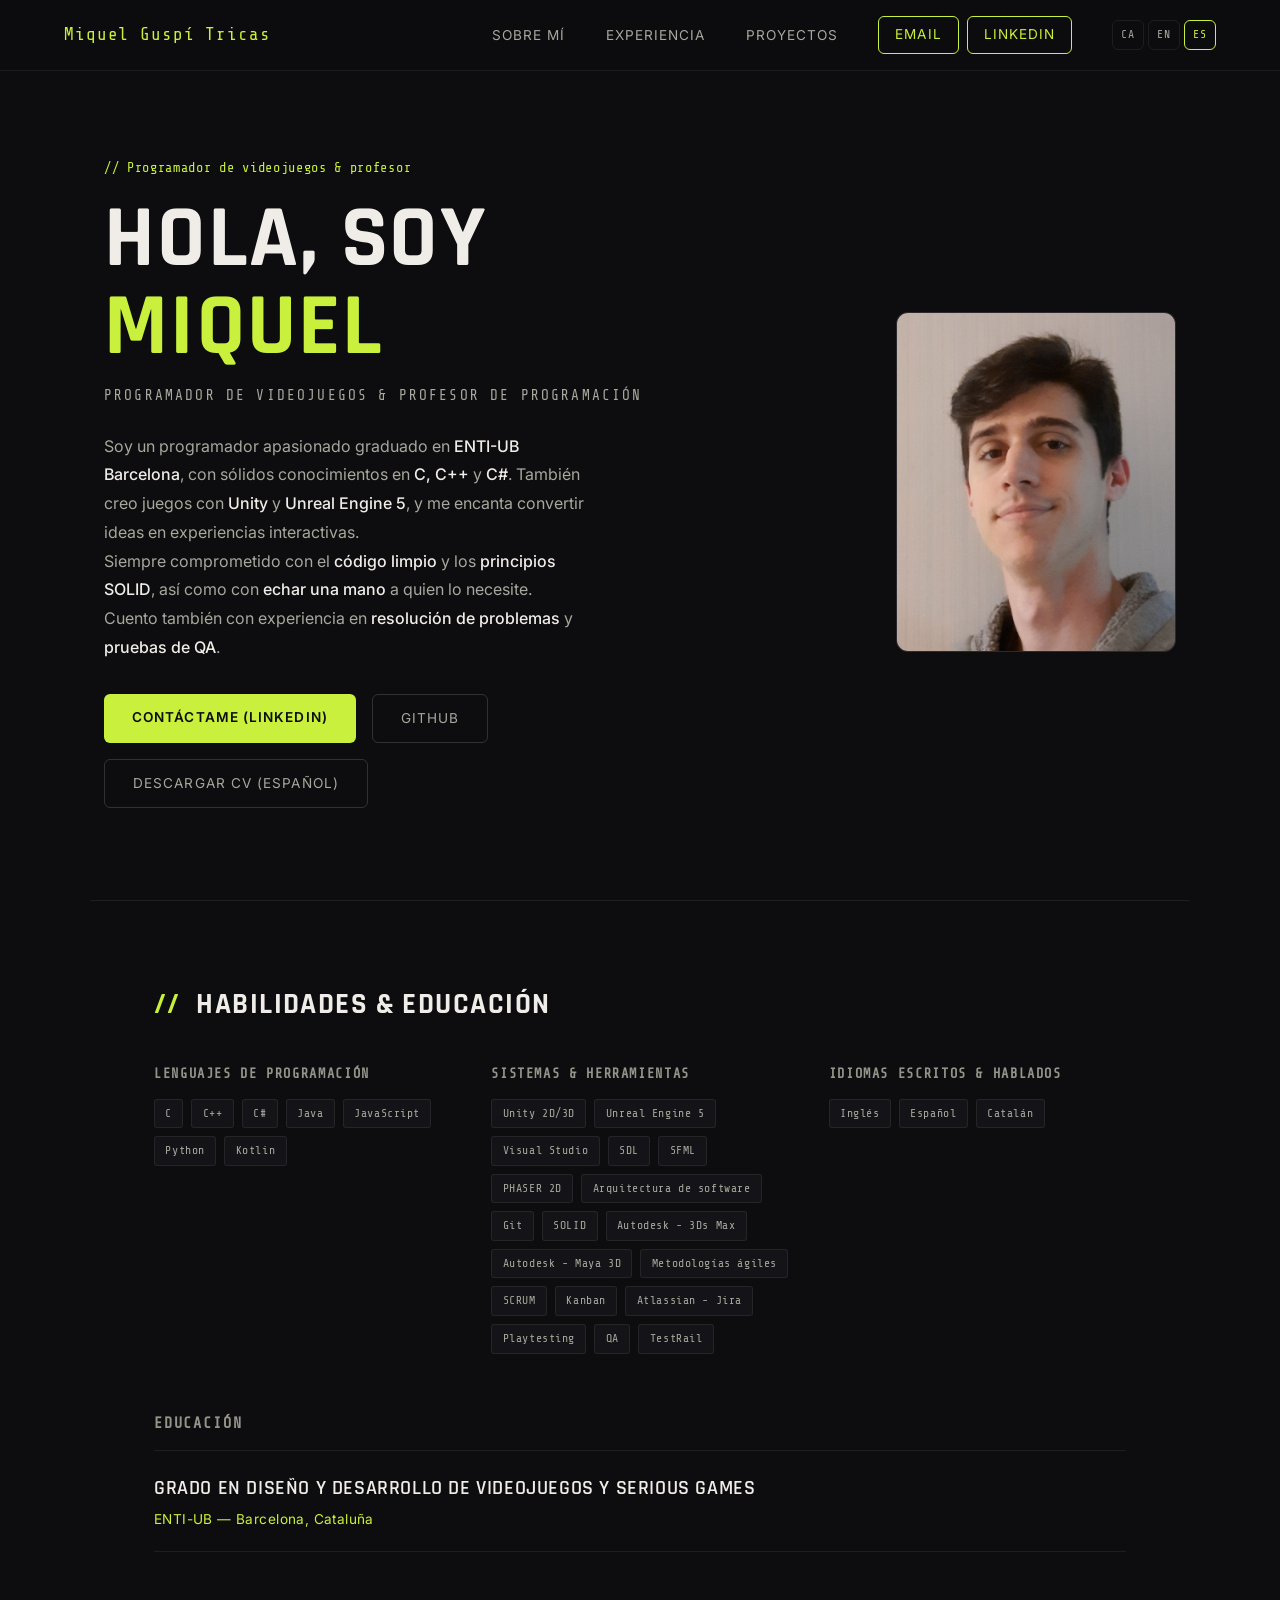
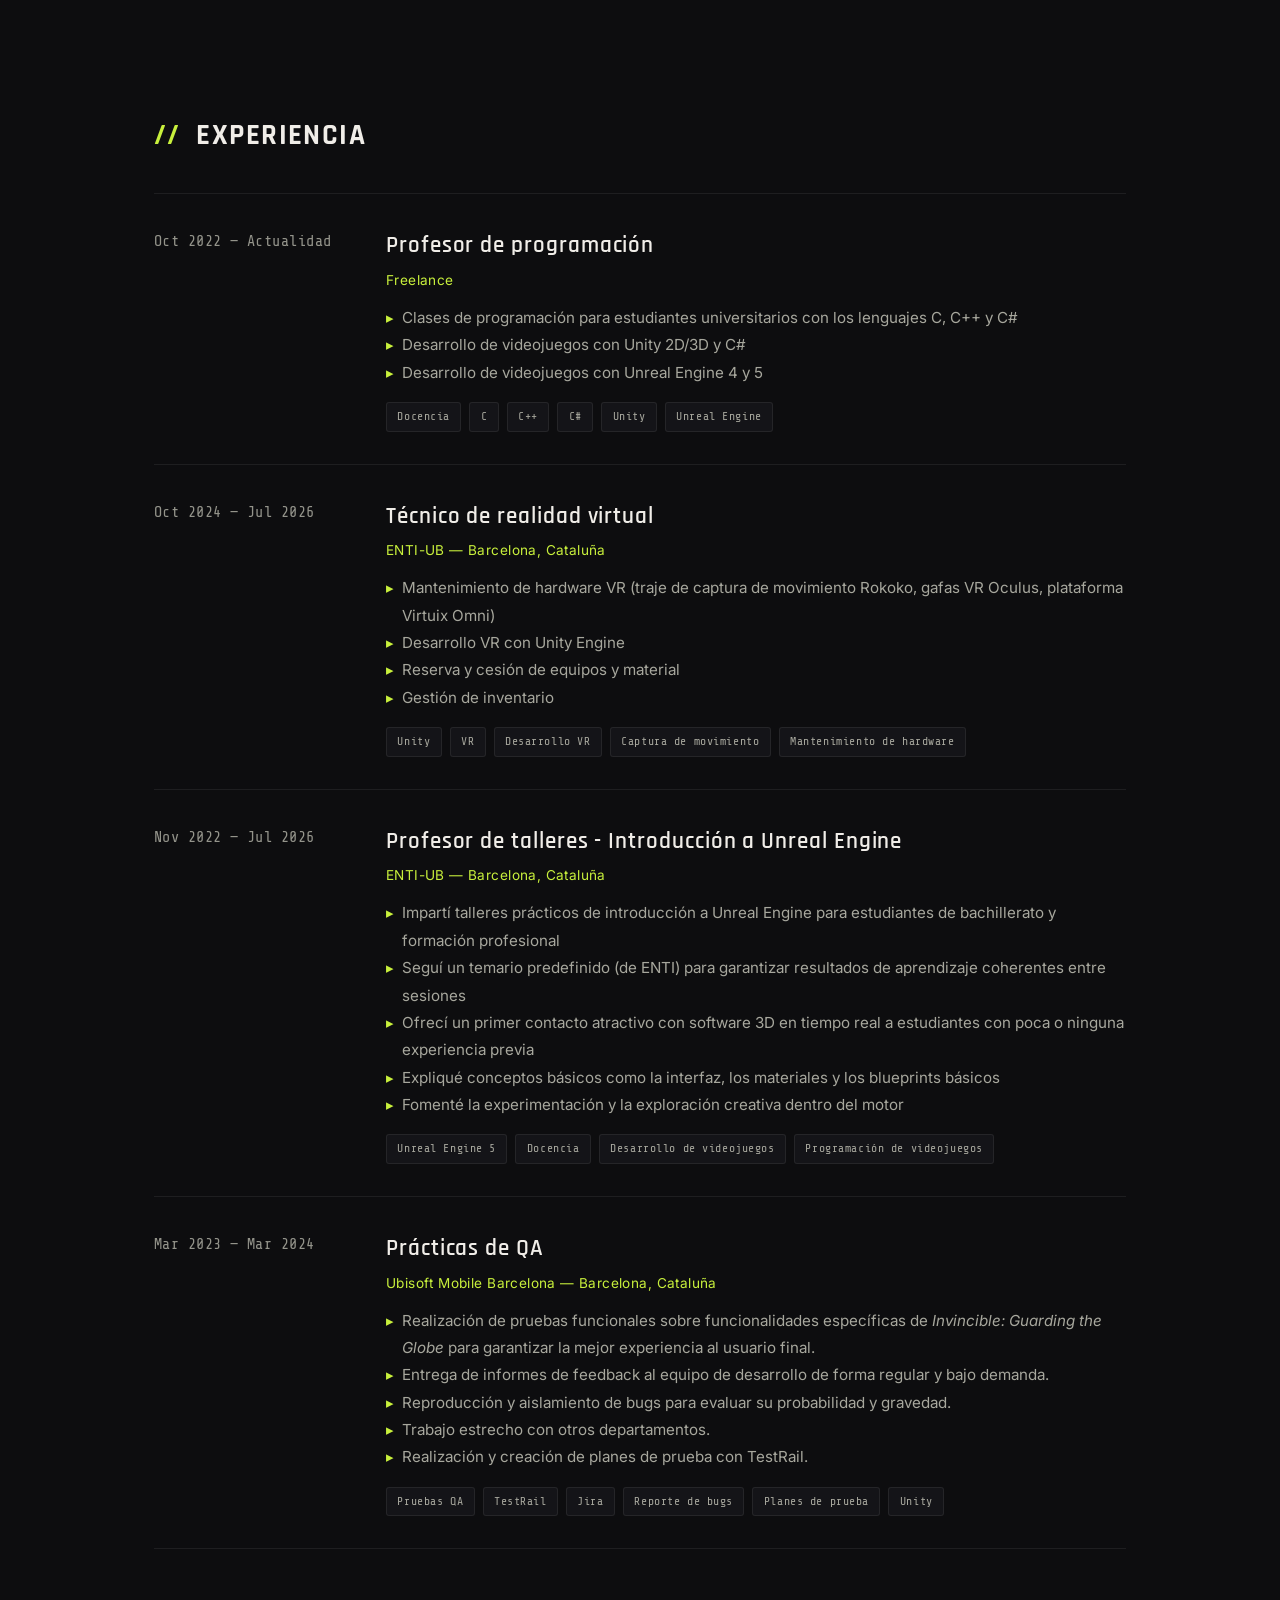
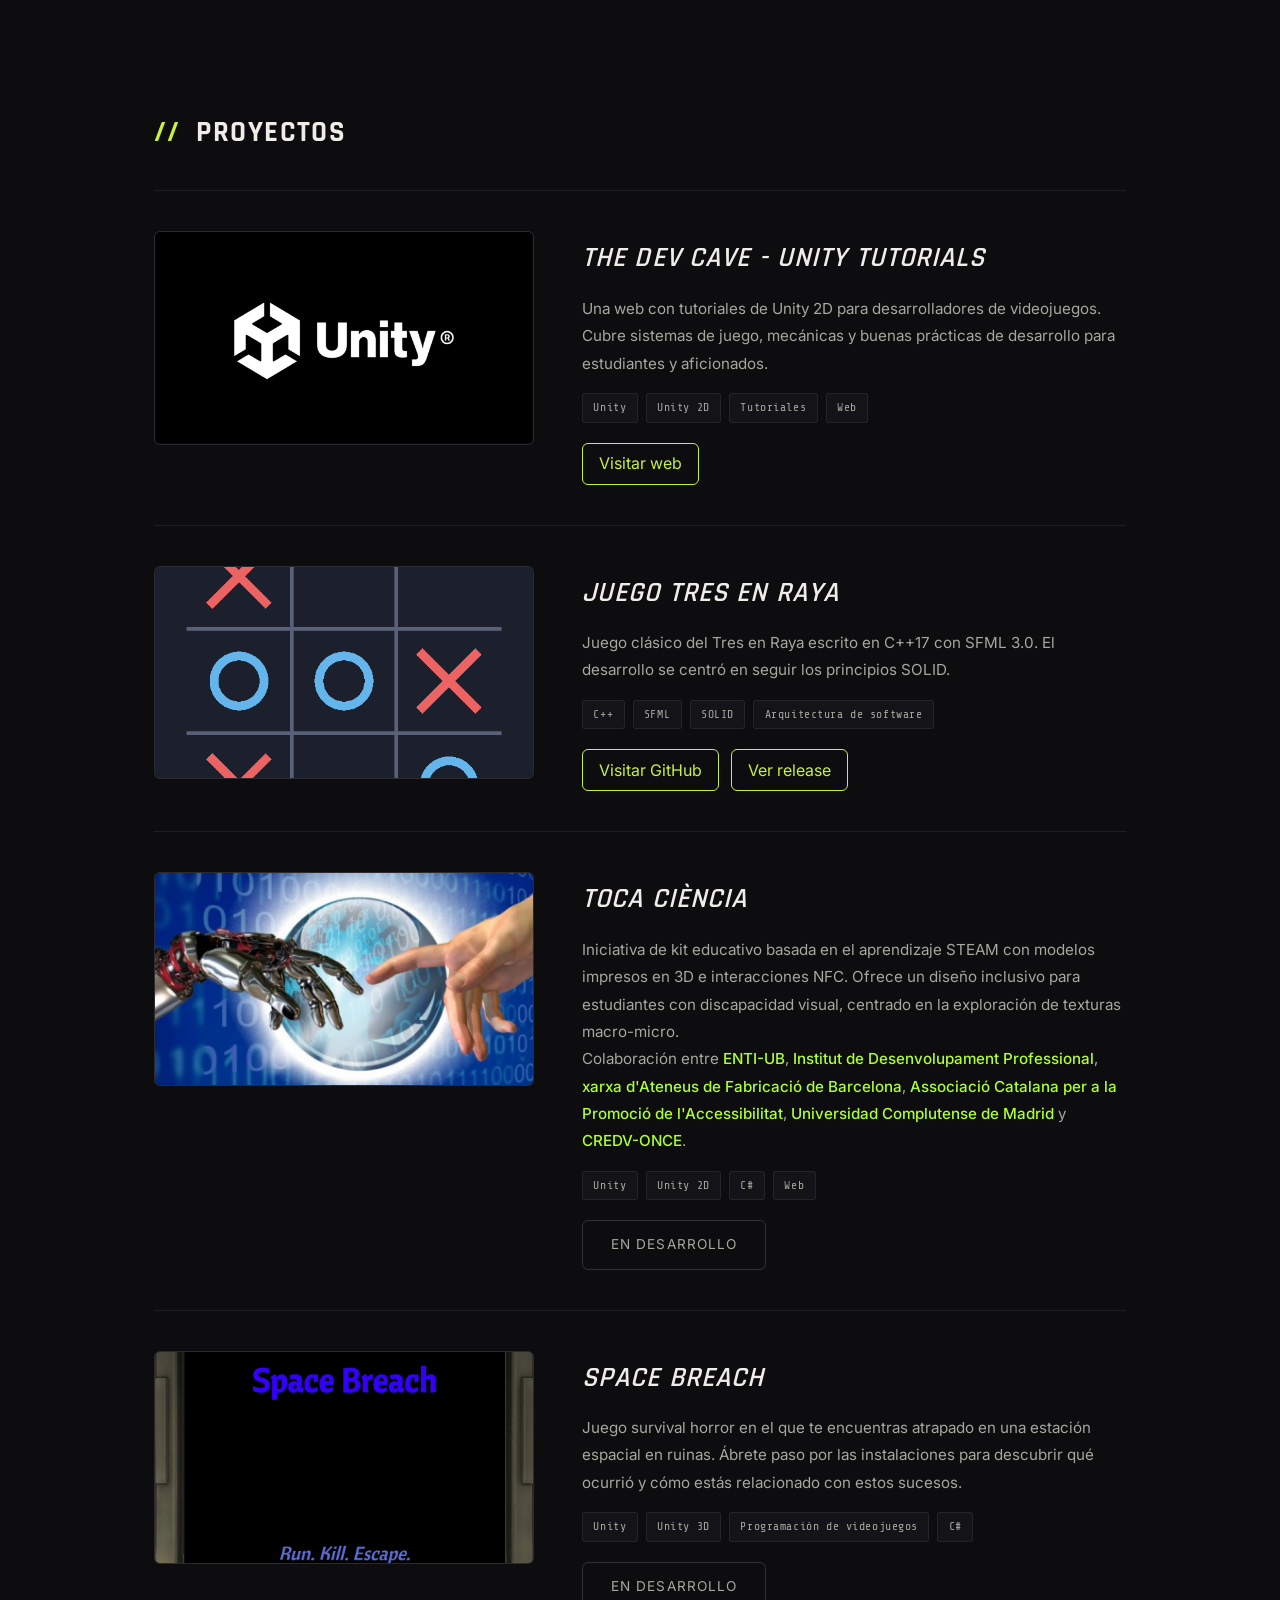
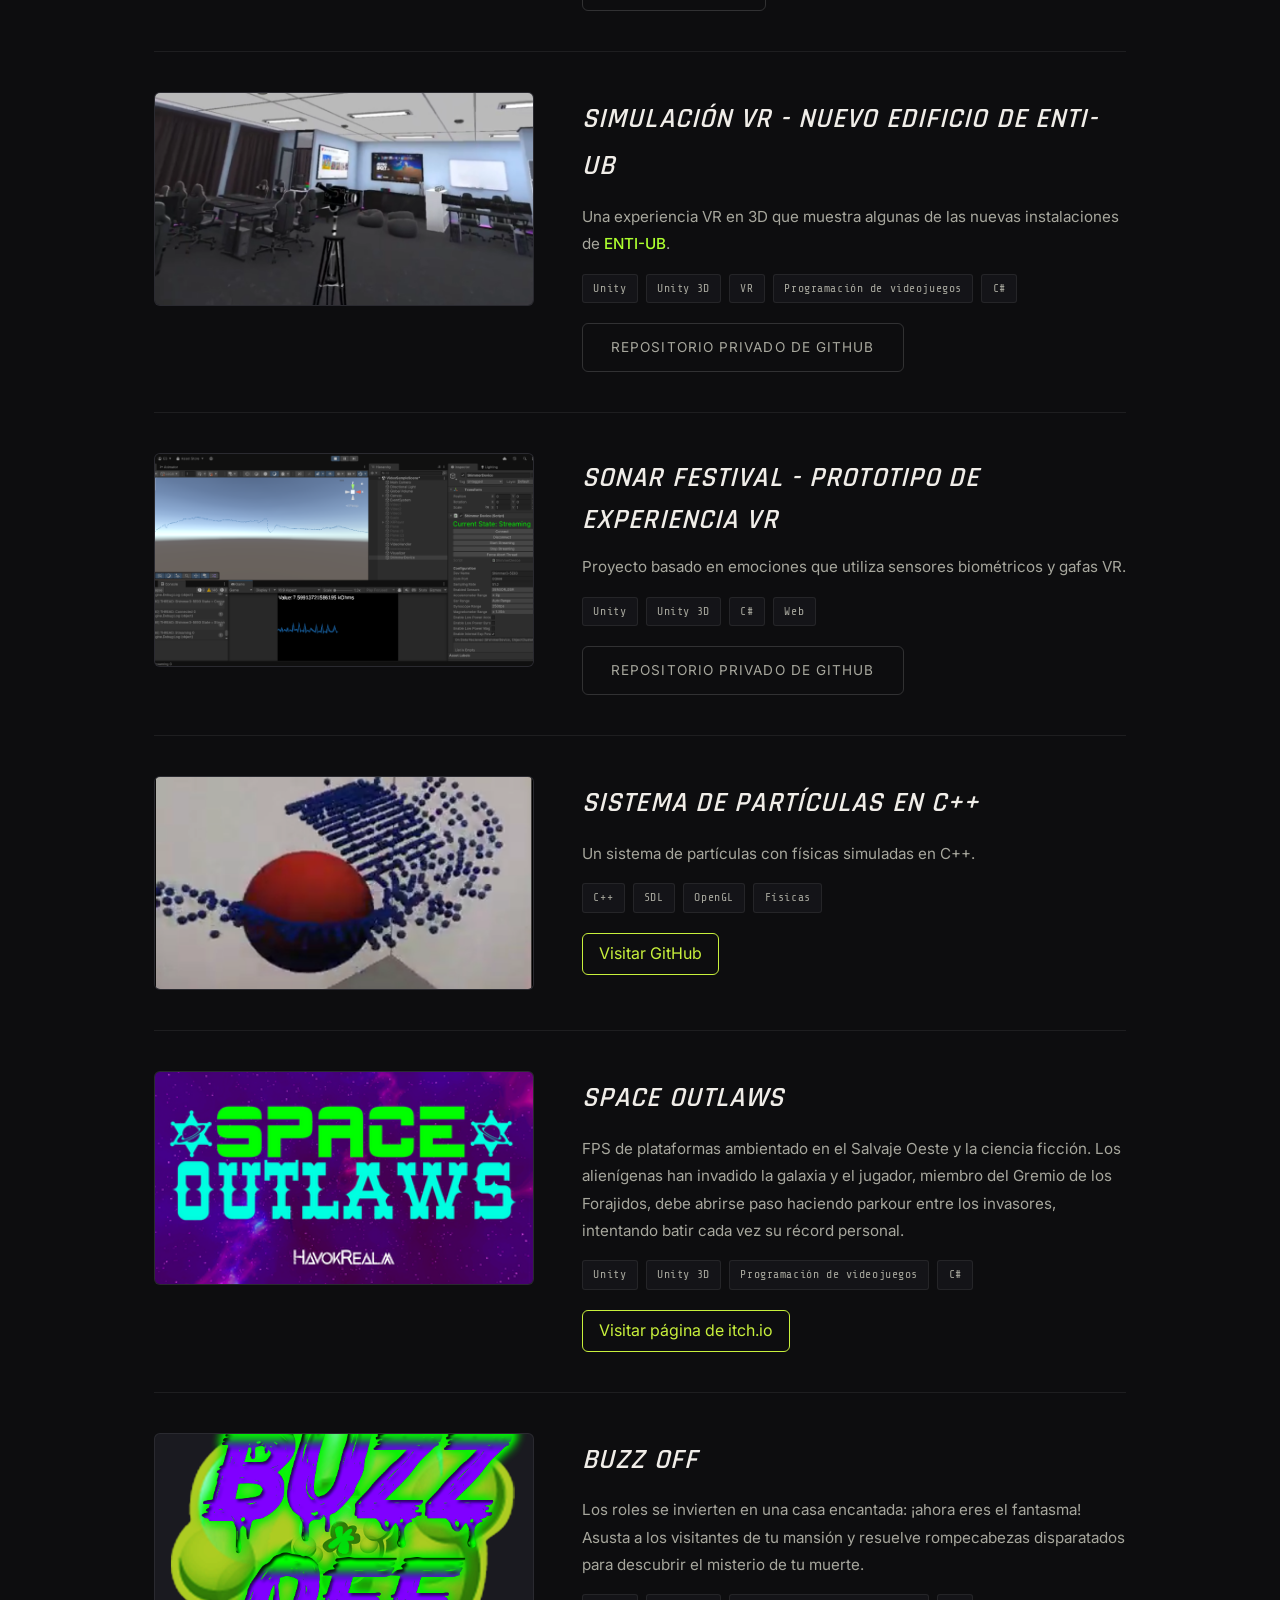
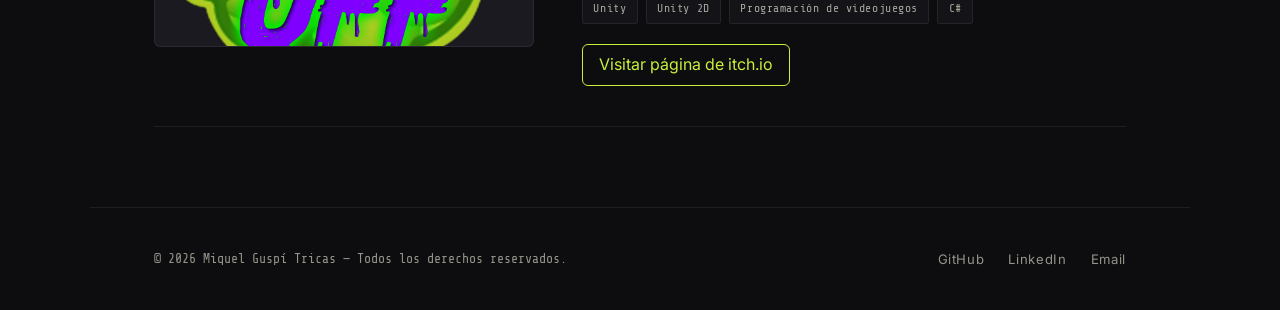
==== es/index.html @ c446b27c "directory fix" ====
<!DOCTYPE html>
<html lang="es">
<head>
  <meta charset="UTF-8" />
  <meta name="viewport" content="width=device-width, initial-scale=1.0"/>
  <title>Miquel Guspí - Programador de videojuegos y profesor</title>
  <link rel="stylesheet" href="../style.css" />
  <link rel="alternate" hreflang="en" href="../" />
  <link rel="alternate" hreflang="es" href="./" />
  <link rel="alternate" hreflang="ca" href="../ca/" />
  <link href="https://fonts.googleapis.com/css2?family=Share+Tech+Mono&family=Rajdhani:wght@400;600;700&family=Inter:wght@300;400;500&display=swap" rel="stylesheet"/>
</head>
<body>

  <!-- NAV -->
  <nav class="navbar">
    <span class="nav-logo">Miquel Guspí Tricas</span>
    <ul class="nav-links">
      <li><a href="#about">Sobre mí</a></li>
      <li><a href="#work">Experiencia</a></li>
      <li><a href="#projects">Proyectos</a></li>
      <li class="nav-cta-container">
        <a href="mailto:miquelgt55@gmail.com" target="_blank" class="nav-cta">Email</a>
        <a href="https://www.linkedin.com/in/miquel-guspi-tricas" target="_blank" class="nav-cta">LinkedIn</a>
      </li>
      <li class="lang-switch">
        <a href="../ca/">CA</a>
        <a href="../">EN</a>
        <a href="./" class="active">ES</a>
      </li>
    </ul>
  </nav>

  <!-- HERO -->
  <section id="about" class="hero">
    <div class="hero-text">
      <p class="hero-tag">// Programador de videojuegos &amp; profesor</p>
      <h1 class="hero-name">HOLA, SOY<br/><span class="highlight">MIQUEL</span></h1>
      <p class="hero-sub">PROGRAMADOR DE VIDEOJUEGOS &amp; PROFESOR DE PROGRAMACIÓN</p>
      <p class="hero-desc">
        Soy un programador apasionado graduado en <strong>ENTI-UB Barcelona</strong>,
        con sólidos conocimientos en <strong>C, C++</strong> y <strong>C#</strong>. También creo juegos con <strong>Unity</strong>
        y <strong>Unreal Engine 5</strong>, y me encanta convertir ideas en experiencias interactivas.<br/>
        Siempre comprometido con el <strong>código limpio</strong> y los <strong>principios SOLID</strong>, así como con <strong>echar una mano</strong> a quien lo necesite.<br/>
        Cuento también con experiencia en <strong>resolución de problemas</strong> y <strong>pruebas de QA</strong>.
      </p>
      <div class="hero-actions">
        <a href="https://www.linkedin.com/in/miquel-guspi-tricas" target="_blank" class="btn-primary">Contáctame (LinkedIn)</a>
        <a href="https://github.com/mikygt21" target="_blank" class="btn-ghost">GitHub</a>
        <a href="CV_MiquelGuspi_esp.pdf" download="CV_MiquelGuspi_es.pdf" class="btn-ghost">Descargar CV (español)</a>
      </div>
    </div>
    <div class="hero-image">
      <div class="image-frame">
        <img src="../Assets/profile_image.jpg" alt="Miquel Guspí" onerror="this.parentElement.classList.add('no-img')"/>
      </div>
    </div>
  </section>

  <!-- SKILLS & EDUCATION-->
  <section id="skills" class="section skills-section">
    <h2 class="section-title"><span class="accent">//</span> Habilidades &amp; Educación</h2>

    <div class="skills-grid">
      <div class="skill-group">
        <h3 class="skill-group-title">Lenguajes de programación</h3>
        <div class="tags">
          <span class="tag">C</span>
          <span class="tag">C++</span>
          <span class="tag">C#</span>
          <span class="tag">Java</span>
          <span class="tag">JavaScript</span>
          <span class="tag">Python</span>
          <span class="tag">Kotlin</span>
        </div>
      </div>
      <div class="skill-group">
        <h3 class="skill-group-title">Sistemas &amp; Herramientas</h3>
        <div class="tags">
          <span class="tag">Unity 2D/3D</span>
          <span class="tag">Unreal Engine 5</span>
          <span class="tag">Visual Studio</span>
          <span class="tag">SDL</span>
          <span class="tag">SFML</span>
          <span class="tag">PHASER 2D</span>
          <span class="tag">Arquitectura de software</span>
          <span class="tag">Git</span>
          <span class="tag">SOLID</span>
          <span class="tag">Autodesk - 3Ds Max</span>
          <span class="tag">Autodesk - Maya 3D</span>
          <span class="tag">Metodologías ágiles</span>
          <span class="tag">SCRUM</span>
          <span class="tag">Kanban</span>
          <span class="tag">Atlassian - Jira</span>
          <span class="tag">Playtesting</span>
          <span class="tag">QA</span>
          <span class="tag">TestRail</span>
        </div>
      </div>
      <div class="skill-group">
        <h3 class="skill-group-title">Idiomas escritos &amp; hablados</h3>
        <div class="tags">
          <span class="tag">Inglés</span>
          <span class="tag">Español</span>
          <span class="tag">Catalán</span>
        </div>
      </div>
    </div>

    <h3 class="education-group-title">Educación</h3>
    <div class="timeline">
      <div class="education-item">
        <h3>Grado en Diseño y Desarrollo de Videojuegos y Serious Games</h3>
        <h4>ENTI-UB — Barcelona, Cataluña</h4>
      </div>
    </div>
  </section>

  <!-- EXPERIENCE -->
  <section id="work" class="section">
    <h2 class="section-title"><span class="accent">//</span> Experiencia</h2>

    <div class="timeline">

      <div class="timeline-item">
        <div class="timeline-date">Oct 2022 — Actualidad</div>
        <div class="timeline-content">
          <h3>Profesor de programación</h3>
          <h4>Freelance</h4>
          <ul class="timeline-list">
            <li>Clases de programación para estudiantes universitarios con los lenguajes C, C++ y C#</li>
            <li>Desarrollo de videojuegos con Unity 2D/3D y C#</li>
            <li>Desarrollo de videojuegos con Unreal Engine 4 y 5</li>
          </ul>
          <div class="tags">
            <span class="tag">Docencia</span>
            <span class="tag">C</span>
            <span class="tag">C++</span>
            <span class="tag">C#</span>
            <span class="tag">Unity</span>
            <span class="tag">Unreal Engine</span>
          </div>
        </div>
      </div>

      <div class="timeline-item">
        <div class="timeline-date">Oct 2024 — Jul 2026</div>
        <div class="timeline-content">
          <h3>Técnico de realidad virtual</h3>
          <h4>ENTI-UB — Barcelona, Cataluña</h4>
          <ul class="timeline-list">
            <li>Mantenimiento de hardware VR (traje de captura de movimiento Rokoko, gafas VR Oculus, plataforma Virtuix Omni)</li>
            <li>Desarrollo VR con Unity Engine</li>
            <li>Reserva y cesión de equipos y material</li>
            <li>Gestión de inventario</li>
          </ul>
          <div class="tags">
            <span class="tag">Unity</span>
            <span class="tag">VR</span>
            <span class="tag">Desarrollo VR</span>
            <span class="tag">Captura de movimiento</span>
            <span class="tag">Mantenimiento de hardware</span>
          </div>
        </div>
      </div>

      <div class="timeline-item">
        <div class="timeline-date">Nov 2022 — Jul 2026</div>
        <div class="timeline-content">
          <h3>Profesor de talleres - Introducción a Unreal Engine</h3>
          <h4>ENTI-UB — Barcelona, Cataluña</h4>
          <ul class="timeline-list">
            <li>Impartí talleres prácticos de introducción a Unreal Engine para estudiantes de bachillerato y formación profesional</li>
            <li>Seguí un temario predefinido (de ENTI) para garantizar resultados de aprendizaje coherentes entre sesiones</li>
            <li>Ofrecí un primer contacto atractivo con software 3D en tiempo real a estudiantes con poca o ninguna experiencia previa</li>
            <li>Expliqué conceptos básicos como la interfaz, los materiales y los blueprints básicos</li>
            <li>Fomenté la experimentación y la exploración creativa dentro del motor</li>
          </ul>
          <div class="tags">
            <span class="tag">Unreal Engine 5</span>
            <span class="tag">Docencia</span>
            <span class="tag">Desarrollo de videojuegos</span>
            <span class="tag">Programación de videojuegos</span>
          </div>
        </div>
      </div>

      <div class="timeline-item">
        <div class="timeline-date">Mar 2023 — Mar 2024</div>
        <div class="timeline-content">
          <h3>Prácticas de QA</h3>
          <h4>Ubisoft Mobile Barcelona — Barcelona, Cataluña</h4>
          <ul class="timeline-list">
            <li>Realización de pruebas funcionales sobre funcionalidades específicas de <em>Invincible: Guarding the Globe</em> para garantizar la mejor experiencia al usuario final.</li>
            <li>Entrega de informes de feedback al equipo de desarrollo de forma regular y bajo demanda.</li>
            <li>Reproducción y aislamiento de bugs para evaluar su probabilidad y gravedad.</li>
            <li>Trabajo estrecho con otros departamentos.</li>
            <li>Realización y creación de planes de prueba con TestRail.</li>
          </ul>
          <div class="tags">
            <span class="tag">Pruebas QA</span>
            <span class="tag">TestRail</span>
            <span class="tag">Jira</span>
            <span class="tag">Reporte de bugs</span>
            <span class="tag">Planes de prueba</span>
            <span class="tag">Unity</span>
          </div>
        </div>
      </div>

    </div>
  </section>

  <!-- PROJECTS -->
  <section id="projects" class="section">
    <h2 class="section-title"><span class="accent">//</span> Proyectos</h2>

    <div class="projects-grid">

      <article class="project-card no-gif">
        <div class="project-media">
          <a href="https://bush-mousepad-394.notion.site/Unity-Tutorials-16b82efbc2ea80258339c566d004da88?pvs=74" target="_blank">
            <img class="project-preview" src="../Assets/devcave_prev.png" alt="Vista previa de The Dev Cave" onerror="this.style.display='none'"/>
          </a>
        </div>
        <div class="project-info">
          <h3 class="project-title">The Dev Cave - Unity Tutorials</h3>
          <p class="project-desc">
            Una web con tutoriales de Unity 2D para desarrolladores de videojuegos. Cubre sistemas de juego,
            mecánicas y buenas prácticas de desarrollo para estudiantes y aficionados.
          </p>
          <div class="tags">
            <span class="tag">Unity</span>
            <span class="tag">Unity 2D</span>
            <span class="tag">Tutoriales</span>
            <span class="tag">Web</span>
          </div>
          <div class="project-links">
            <a href="https://bush-mousepad-394.notion.site/Unity-Tutorials-16b82efbc2ea80258339c566d004da88?pvs=74" class="nav-cta" target="_blank">Visitar web</a>
          </div>
        </div>
      </article>

      <article class="project-card">
        <div class="project-media">
          <a href="https://github.com/mikygt21/TicTacToe.git" target="_blank">
            <img class="project-preview" src="../Assets/ttt_game.PNG" alt="Vista previa del juego Tres en Raya" onerror="this.style.display='none'"/>
            <img class="project-gif" src="../Assets/ttt_clip.gif" alt="Animación del juego Tres en Raya" onerror="this.style.display='none'"/>
          </a>
        </div>
        <div class="project-info">
          <h3 class="project-title">Juego Tres en Raya</h3>
          <p class="project-desc">
            Juego clásico del Tres en Raya escrito en C++17 con SFML 3.0. El desarrollo se centró en seguir los principios SOLID.
          </p>
          <div class="tags">
            <span class="tag">C++</span>
            <span class="tag">SFML</span>
            <span class="tag">SOLID</span>
            <span class="tag">Arquitectura de software</span>
          </div>
          <div class="project-links">
            <a href="https://github.com/mikygt21/TicTacToe.git" class="nav-cta" target="_blank">Visitar GitHub</a>
            <a href="https://github.com/mikygt21/TicTacToe/releases/tag/v1.0.0" class="nav-cta" target="_blank">Ver release</a>
          </div>
        </div>
      </article>

      <article class="project-card no-gif">
        <div class="project-media">
          <a>
            <img class="project-preview" src="../Assets/tocaciencia_res.png" alt="TOCA CIÈNCIA" onerror="this.style.display='none'"/>
          </a>
        </div>
        <div class="project-info">
          <h3 class="project-title">TOCA CIÈNCIA</h3>
          <p class="project-desc">
            Iniciativa de kit educativo basada en el aprendizaje STEAM con modelos impresos en 3D e interacciones NFC. Ofrece un diseño inclusivo para estudiantes con discapacidad visual, centrado en la exploración de texturas macro-micro.<br/>
            Colaboración entre <a href="https://enti.cat"><strong style="color: greenyellow;">ENTI-UB</strong></a>,
            <a href="https://www.ub.edu/idp/web/"><strong style="color: greenyellow;">Institut de Desenvolupament Professional</strong></a>,
            <a href="https://ajuntament.barcelona.cat/ateneusdefabricacio/ca/xarxa-dateneus-de-fabricacio"><strong style="color: greenyellow;">xarxa d'Ateneus de Fabricació de Barcelona</strong></a>,
            <a href="https://acpacces.cat/es/pagina-principal/"><strong style="color: greenyellow;">Associació Catalana per a la Promoció de l'Accessibilitat</strong></a>,
            <a href="https://www.ucm.es/diqm"><strong style="color: greenyellow;">Universidad Complutense de Madrid</strong></a> y
            <a href="https://agora.xtec.cat/credv/"><strong style="color: greenyellow;">CREDV-ONCE</strong></a>.
          </p>
          <div class="tags">
            <span class="tag">Unity</span>
            <span class="tag">Unity 2D</span>
            <span class="tag">C#</span>
            <span class="tag">Web</span>
          </div>
          <div class="project-links">
            <a class="btn-ghost" target="_blank">En desarrollo</a>
          </div>
        </div>
      </article>

      <article class="project-card">
        <div class="project-media">
          <a>
            <img class="project-preview" src="../Assets/space_breach_res.png" alt="SPACE BREACH" onerror="this.style.display='none'"/>
            <img class="project-gif" src="../Assets/sb_clip.gif" alt="Animación de SPACE BREACH" onerror="this.style.display='none'"/>
          </a>
        </div>
        <div class="project-info">
          <h3 class="project-title">SPACE BREACH</h3>
          <p class="project-desc">
            Juego survival horror en el que te encuentras atrapado en una estación espacial en ruinas. Ábrete paso por las instalaciones para descubrir qué ocurrió y cómo estás relacionado con estos sucesos.
          </p>
          <div class="tags">
            <span class="tag">Unity</span>
            <span class="tag">Unity 3D</span>
            <span class="tag">Programación de videojuegos</span>
            <span class="tag">C#</span>
          </div>
          <div class="project-links">
            <a class="btn-ghost" target="_blank">En desarrollo</a>
          </div>
        </div>
      </article>

      <article class="project-card">
        <div class="project-media">
          <a>
            <img class="project-preview" src="../Assets/lab.png" alt="Vista previa del laboratorio" onerror="this.style.display='none'"/>
            <img class="project-gif" src="../Assets/VR_salo_giff.gif" alt="Animación del laboratorio" onerror="this.style.display='none'"/>
          </a>
        </div>
        <div class="project-info">
          <h3 class="project-title">Simulación VR - Nuevo edificio de ENTI-UB</h3>
          <p class="project-desc">
            Una experiencia VR en 3D que muestra algunas de las nuevas instalaciones de <a href="https://enti.cat"><strong style="color: greenyellow;">ENTI-UB</strong></a>.
          </p>
          <div class="tags">
            <span class="tag">Unity</span>
            <span class="tag">Unity 3D</span>
            <span class="tag">VR</span>
            <span class="tag">Programación de videojuegos</span>
            <span class="tag">C#</span>
          </div>
          <div class="project-links">
            <a class="btn-ghost" target="_blank">Repositorio privado de GitHub</a>
          </div>
        </div>
      </article>

      <article class="project-card no-gif">
        <div class="project-media">
          <a>
            <img class="project-preview" src="../Assets/audio_ss.png" alt="Sonar Festival - prototipo de experiencia VR" onerror="this.style.display='none'"/>
          </a>
        </div>
        <div class="project-info">
          <h3 class="project-title" style="line-height: 1.5em;">Sonar Festival - Prototipo de experiencia VR</h3>
          <p class="project-desc">
            Proyecto basado en emociones que utiliza sensores biométricos y gafas VR.
          </p>
          <div class="tags">
            <span class="tag">Unity</span>
            <span class="tag">Unity 3D</span>
            <span class="tag">C#</span>
            <span class="tag">Web</span>
          </div>
          <div class="project-links">
            <a class="btn-ghost" target="_blank">Repositorio privado de GitHub</a>
          </div>
        </div>
      </article>

      <article class="project-card">
        <div class="project-media">
          <a href="https://github.com/mikygt21/MecanicaFW_2223.git" target="_blank">
            <img class="project-preview" src="../Assets/particles.png" alt="Vista previa del sistema de partículas" onerror="this.style.display='none'"/>
            <img class="project-gif" src="../Assets/clip_partSim.gif" alt="Animación del sistema de partículas" onerror="this.style.display='none'"/>
          </a>
        </div>
        <div class="project-info">
          <h3 class="project-title">Sistema de partículas en C++</h3>
          <p class="project-desc">
            Un sistema de partículas con físicas simuladas en C++.
          </p>
          <div class="tags">
            <span class="tag">C++</span>
            <span class="tag">SDL</span>
            <span class="tag">OpenGL</span>
            <span class="tag">Físicas</span>
          </div>
          <div class="project-links">
            <a href="https://github.com/mikygt21/MecanicaFW_2223.git" class="nav-cta" target="_blank">Visitar GitHub</a>
          </div>
        </div>
      </article>

      <article class="project-card">
        <div class="project-media">
          <a href="https://luis-arias.itch.io/space-outlaws" target="_blank">
            <img class="project-preview" src="../Assets/spaceoutlaws_prev.png" alt="Vista previa de Space Outlaws" onerror="this.style.display='none'"/>
            <img class="project-gif" src="../Assets/space_outlaws_vid.gif" alt="Animación de Space Outlaws" onerror="this.style.display='none'"/>
          </a>
        </div>
        <div class="project-info">
          <h3 class="project-title">Space Outlaws</h3>
          <p class="project-desc">
            FPS de plataformas ambientado en el Salvaje Oeste y la ciencia ficción.
            Los alienígenas han invadido la galaxia y el jugador,
            miembro del Gremio de los Forajidos, debe abrirse paso haciendo parkour entre los invasores,
            intentando batir cada vez su récord personal.
          </p>
          <div class="tags">
            <span class="tag">Unity</span>
            <span class="tag">Unity 3D</span>
            <span class="tag">Programación de videojuegos</span>
            <span class="tag">C#</span>
          </div>
          <div class="project-links">
            <a href="https://luis-arias.itch.io/space-outlaws" target="_blank" class="nav-cta">Visitar página de itch.io</a>
          </div>
        </div>
      </article>

      <article class="project-card">
        <div class="project-media">
          <a href="https://luis-arias.itch.io/buzz-off" target="_blank">
            <img class="project-preview" src="../Assets/buzzoff_preview.png" alt="Vista previa de Buzz Off" onerror="this.style.display='none'"/>
            <img class="project-gif" src="../Assets/BuzzOff_vid.gif" alt="Animación de Buzz Off" onerror="this.style.display='none'"/>
          </a>
        </div>
        <div class="project-info">
          <h3 class="project-title">Buzz Off</h3>
          <p class="project-desc">
            Los roles se invierten en una casa encantada: ¡ahora eres el fantasma!
            Asusta a los visitantes de tu mansión y resuelve rompecabezas disparatados
            para descubrir el misterio de tu muerte.
          </p>
          <div class="tags">
            <span class="tag">Unity</span>
            <span class="tag">Unity 2D</span>
            <span class="tag">Programación de videojuegos</span>
            <span class="tag">C#</span>
          </div>
          <div class="project-links">
            <a href="https://luis-arias.itch.io/buzz-off" target="_blank" class="nav-cta">Visitar página de itch.io</a>
          </div>
        </div>
      </article>

    </div>
  </section>

  <!-- FOOTER -->
  <footer class="footer">
    <p>© 2026 Miquel Guspí Tricas — Todos los derechos reservados.</p>
    <div class="footer-links">
      <a href="https://github.com/mikygt21" target="_blank">GitHub</a>
      <a href="https://www.linkedin.com/in/miquel-guspi-tricas" target="_blank">LinkedIn</a>
      <a href="mailto:miquelgt55@gmail.com" target="_blank">Email</a>
    </div>
  </footer>

</body>
</html>
---- style.css ----
/* ==============================
   RESET & BASE
============================== */
*, *::before, *::after {
  box-sizing: border-box;
  margin: 0;
  padding: 0;
}

:root {
  --bg: #0d0d0f;
  --bg-surface: #141418;
  --bg-card: #1a1a20;
  --border: rgba(255,255,255,0.07);
  --border-hover: rgba(255,255,255,0.15);
  --accent: #c8f03c;
  --accent-dim: rgba(200, 240, 60, 0.12);
  --text-primary: #f0ede8;
  --text-secondary: #a7a79d;
  --text-muted: #94948b;
  --font-display: 'Rajdhani', sans-serif;
  --font-mono: 'Share Tech Mono', monospace;
  --font-body: 'Inter', sans-serif;
  --radius: 6px;
  --radius-lg: 12px;
}

html {
  scroll-behavior: smooth;
}

body {
  background-color: var(--bg);
  color: var(--text-primary);
  font-family: var(--font-body);
  font-size: 16px;
  line-height: 1.7;
  min-height: 100vh;
}

a {
  color: inherit;
  text-decoration: none;
}

img {
  max-width: 100%;
  display: block;
}

strong {
  color: var(--text-primary);
  font-weight: 500;
}

/* ==============================
   NAVBAR
============================== */
.navbar {
  position: fixed;
  top: 0;
  left: 0;
  right: 0;
  z-index: 100;
  display: flex;
  align-items: center;
  justify-content: space-between;
  padding: 1rem 4rem;
  background: rgba(13, 13, 15, 0.85);
  backdrop-filter: blur(12px);
  border-bottom: 1px solid var(--border);
}

.nav-logo {
  font-family: var(--font-mono);
  font-size: 1.1rem;
  color: var(--accent);
  letter-spacing: 0.05em;
}

.nav-links {
  display: flex;
  list-style: none;
  gap: 2.5rem;
  align-items: center;
}

.nav-links a {
  font-family: var(--font-body);
  font-size: 0.85rem;
  letter-spacing: 0.08em;
  text-transform: uppercase;
  color: var(--text-secondary);
  transition: color 0.2s;
}

.nav-links a:hover {
  color: var(--text-primary);
}

.nav-cta-container {
  display: flex; 
  gap: 0.5rem;
}

.nav-cta {
  border: 1px solid var(--accent);
  color: var(--accent) !important;
  padding: 0.4rem 1rem;
  border-radius: var(--radius);
  transition: background 0.2s !important;
}

.nav-cta:hover {
  background: var(--accent-dim) !important;
}

/* ==============================
   HERO
============================== */
.hero {
  min-height: 100vh;
  display: flex;
  align-items: center;
  justify-content: space-between;
  gap: 4rem;
  padding: 8rem 4rem 4rem;
  max-width: 1200px;
  margin: 0 auto;
}

.hero-text {
  flex: 1;
  max-width: 600px;
}

.hero-tag {
  font-family: var(--font-mono);
  font-size: 0.85rem;
  color: var(--accent);
  margin-bottom: 1rem;
  letter-spacing: 0.05em;
}

.hero-name {
  font-family: var(--font-display);
  font-size: clamp(3rem, 7vw, 5.5rem);
  font-weight: 700;
  line-height: 1;
  letter-spacing: 0.02em;
  text-transform: uppercase;
  margin-bottom: 0.75rem;
  color: var(--text-primary);
}

.hero-name .highlight {
  color: var(--accent);
}

.hero-sub {
  font-family: var(--font-mono);
  font-size: 0.9rem;
  letter-spacing: 0.15em;
  color: var(--text-secondary);
  margin-bottom: 1.5rem;
}

.hero-desc {
  font-size: 1rem;
  color: var(--text-secondary);
  line-height: 1.8;
  margin-bottom: 2rem;
  max-width: 480px;
}

.hero-actions {
  display: flex;
  gap: 1rem;
  flex-wrap: wrap;
}

.btn-primary {
  background: var(--accent);
  color: #0d0d0f;
  font-family: var(--font-body);
  font-size: 0.85rem;
  font-weight: 600;
  letter-spacing: 0.08em;
  text-transform: uppercase;
  padding: 0.75rem 1.75rem;
  border-radius: var(--radius);
  transition: opacity 0.2s, transform 0.2s;
}

.btn-primary:hover {
  opacity: 0.88;
  transform: translateY(-1px);
}

.btn-ghost {
  border: 1px solid var(--border-hover);
  color: var(--text-secondary);
  font-size: 0.85rem;
  letter-spacing: 0.08em;
  text-transform: uppercase;
  padding: 0.75rem 1.75rem;
  border-radius: var(--radius);
  transition: border-color 0.2s, color 0.2s;
}

.btn-ghost:hover {
  border-color: var(--text-secondary);
  color: var(--text-primary);
}

/* Hero image */
.hero-image {
  flex-shrink: 0;
}

.image-frame {
  width: 280px;
  height: 340px;
  border-radius: var(--radius-lg);
  overflow: hidden;
  border: 1px solid var(--border);
  background: var(--bg-card);
  display: flex;
  align-items: center;
  justify-content: center;
  position: relative;
}

.image-frame img {
  width: 100%;
  height: 100%;
  object-fit: cover;
}

.placeholder-text {
  font-family: var(--font-mono);
  font-size: 0.75rem;
  color: var(--text-muted);
  letter-spacing: 0.1em;
  position: absolute;
}

.image-frame.no-img .placeholder-text {
  display: block;
}

/* ==============================
   LANGUAGE SWITCH
============================== */
.lang-switch { display: flex; gap: 0.25rem; }

.lang-switch a {
  border: 1px solid var(--border);
  border-radius: var(--radius);
  color: var(--text-secondary);
  font-family: var(--font-mono);
  font-size: 0.72rem;
  padding: 0.25rem 0.5rem;
  transition: border-color 0.2s, color 0.2s;
}

.lang-switch a:hover,
.lang-switch a.active {
  border-color: var(--accent);
  color: var(--accent);
}

/* ==============================
   SECTIONS
============================== */
.section {
  max-width: 1100px;
  margin: 0 auto;
  padding: 5rem 4rem;
}

.section-title {
  font-family: var(--font-display);
  font-size: 1.8rem;
  font-weight: 700;
  text-transform: uppercase;
  letter-spacing: 0.05em;
  margin-bottom: 2rem;
  color: var(--text-primary);
}

.accent {
  color: var(--accent);
  margin-right: 0.5rem;
}

/* ==============================
   SKILLS & EDUCATION
============================== */
.skills-section {
  border-top: 1px solid var(--border);
}

.skills-grid {
  display: grid;
  grid-template-columns: repeat(auto-fit, minmax(220px, 1fr));
  gap: 2.5rem;
}

.skill-group-title {
  font-family: var(--font-mono);
  font-size: 0.85rem;
  letter-spacing: 0.12em;
  text-transform: uppercase;
  color: var(--text-muted);
  margin-bottom: 0.85rem;
}

.education-group-title {
  font-family: var(--font-mono);
  font-size: 0.95rem;
  letter-spacing: 0.12em;
  text-transform: uppercase;
  color: var(--text-muted);
  margin-bottom: 0.85rem;
  margin-top: 3.75em;
}

.education-item {
  padding: 1.25em 0;
  border-top: 1px solid var(--border);
  border-bottom: 1px solid var(--border);
}

.education-item h3 {
  font-family: var(--font-display);
  font-size: 1.25rem;
  font-weight: 600;
  letter-spacing: 0.03em;
  text-transform: uppercase;
  margin-bottom: 0.2rem;
  color: var(--text-primary);
}

.education-item h4 {
  font-size: 0.85rem;
  font-weight: 400;
  color: var(--accent);
  letter-spacing: 0.03em;
}

/* ==============================
   TIMELINE (Experience)
============================== */
.timeline {
  display: flex;
  flex-direction: column;
}

.timeline-list {
  list-style: none;
  padding: 0;
  margin-bottom: 1rem;
}

.timeline-list li {
  font-size: 0.95rem;
  color: var(--text-secondary);
  line-height: 1.8;
  padding-left: 1rem;
  position: relative;
}

.timeline-list li::before {
  content: '▸';
  position: absolute;
  left: 0;
  color: var(--accent);
}

.timeline-item {
  display: grid;
  grid-template-columns: 200px 1fr;
  gap: 2rem;
  padding: 2rem 0;
  border-top: 1px solid var(--border);
}

.timeline-item:last-child {
  border-bottom: 1px solid var(--border);
}

.timeline-date {
  font-family: var(--font-mono);
  font-size: 0.95rem;
  color: var(--text-muted);
  padding-top: 0.2rem;
  letter-spacing: 0.03em;
}

.timeline-content h3 {
  font-family: var(--font-display);
  font-size: 1.45rem;
  font-weight: 600;
  letter-spacing: 0.04em;
  color: var(--text-primary);
  margin-bottom: 0.2rem;
}

.timeline-content h4 {
  font-size: 0.85rem;
  font-weight: 400;
  color: var(--accent);
  margin-bottom: 0.75rem;
  letter-spacing: 0.03em;
}

.timeline-content p {
  font-size: 0.95rem;
  color: var(--text-secondary);
  line-height: 1.8;
  margin-bottom: 1rem;
}

/* ==============================
   TAGS
============================== */
.tags {
  display: flex;
  flex-wrap: wrap;
  gap: 0.5rem;
  margin-top: 0.75rem;
}

.tag {
  font-family: var(--font-mono);
  font-size: 0.72rem;
  letter-spacing: 0.05em;
  padding: 0.25rem 0.65rem;
  border: 1px solid var(--border);
  border-radius: 3px;
  color: var(--text-secondary);
  background: var(--bg-surface);
  transition: border-color 0.2s, color 0.2s;
}

.tag:hover {
  border-color: var(--accent);
  color: var(--accent);
}

/* ==============================
   PROJECT CARDS
============================== */
.projects-grid {
  display: flex;
  flex-direction: column;
}

.project-card {
  display: grid;
  grid-template-columns: 380px 1fr;
  gap: 3rem;
  padding: 2.5rem 0;
  border-top: 1px solid var(--border);
  align-items: start;
}

.project-card:last-child {
  border-bottom: 1px solid var(--border);
}

.project-media {
  position: relative;
  border-radius: var(--radius);
  overflow: hidden;
  background: var(--bg-card);
  aspect-ratio: 16 / 9;
  border: 1px solid var(--border);
}

.project-preview,
.project-gif {
  position: absolute;
  inset: 0;
  width: 100%;
  height: 100%;
  object-fit: cover;
  transition: opacity 0.4s;
}

.project-gif {
  opacity: 0;
}

.project-card:hover .project-gif {
  opacity: 1;
}

.project-card:hover .project-preview {
  opacity: 0;
}

.project-card.no-gif:hover .project-gif {
  opacity: 0;
}

.project-card.no-gif:hover .project-preview {
  opacity: 1;
}

.project-media-placeholder {
  position: absolute;
  inset: 0;
  display: flex;
  align-items: center;
  justify-content: center;
  font-family: var(--font-mono);
  font-size: 0.75rem;
  color: var(--text-muted);
  letter-spacing: 0.1em;
}

.project-info {
  padding-top: 0.25rem;
}

.project-title {
  font-family: var(--font-display);
  font-size: 1.75rem;
  font-weight: 600;
  font-style: italic;
  text-transform: uppercase;
  letter-spacing: 0.04em;
  color: var(--text-primary);
  margin-bottom: 0.75rem;
}

.project-desc {
  font-size: 0.95rem;
  color: var(--text-secondary);
  line-height: 1.8;
  margin-bottom: 1rem;
}

.project-links {
  display: flex;
  gap: 0.75rem;
  margin-top: 1.25rem;
}

.link-btn {
  font-family: var(--font-mono);
  font-size: 0.78rem;
  letter-spacing: 0.08em;
  text-transform: uppercase;
  padding: 0.4rem 1rem;
  border: 1px solid var(--border-hover);
  border-radius: var(--radius);
  color: var(--text-secondary);
  transition: border-color 0.2s, color 0.2s, background 0.2s;
}

.link-btn:hover {
  border-color: var(--accent);
  color: var(--accent);
  background: var(--accent-dim);
}

/* ==============================
   FOOTER
============================== */
.footer {
  max-width: 1100px;
  margin: 0 auto;
  padding: 2.5rem 4rem;
  border-top: 1px solid var(--border);
  display: flex;
  align-items: center;
  justify-content: space-between;
  gap: 1rem;
}

.footer p {
  font-size: 0.82rem;
  color: var(--text-muted);
  font-family: var(--font-mono);
}

.footer-links {
  display: flex;
  gap: 1.5rem;
}

.footer-links a {
  font-size: 0.82rem;
  color: var(--text-muted);
  letter-spacing: 0.05em;
  transition: color 0.2s;
}

.footer-links a:hover {
  color: var(--accent);
}

/* ==============================
   RESPONSIVE
============================== */
@media (max-width: 900px) {
  .navbar {
    padding: 1rem 1.5rem;
  }

  .nav-links {
    gap: 1.25rem;
  }

  .hero {
    flex-direction: column-reverse;
    padding: 7rem 1.5rem 3rem;
    gap: 2rem;
    text-align: center;
  }

  .hero-actions {
    justify-content: center;
  }

  .hero-desc {
    margin: 0 auto 2rem;
  }

  .image-frame {
    width: 200px;
    height: 240px;
  }

  .section {
    padding: 3.5rem 1.5rem;
  }

  .timeline-item {
    grid-template-columns: 1fr;
    gap: 0.5rem;
  }

  .project-card {
    grid-template-columns: 1fr;
    gap: 1.5rem;
  }

  .footer {
    flex-direction: column;
    align-items: flex-start;
    padding: 2rem 1.5rem;
  }
}

@media (max-width: 480px) {
  .nav-links li:not(:last-child) {
    display: none;
  }
}
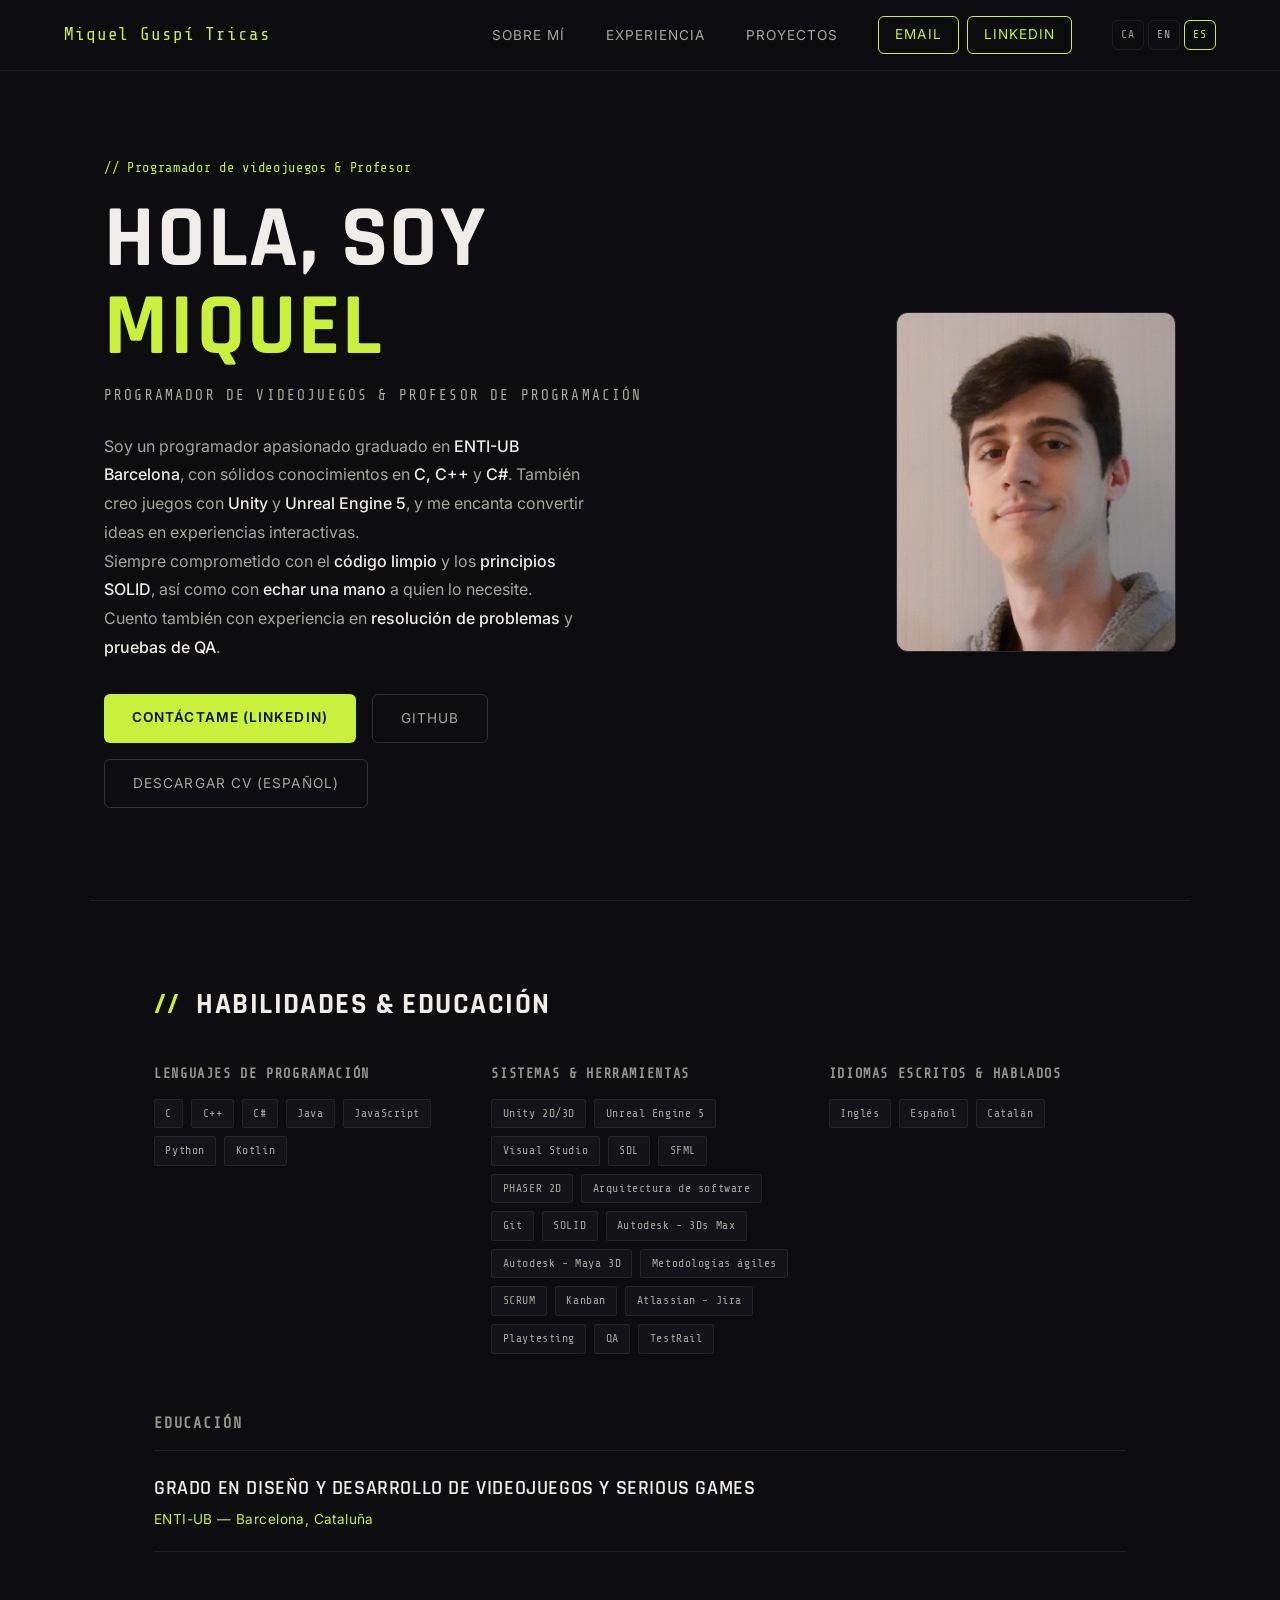
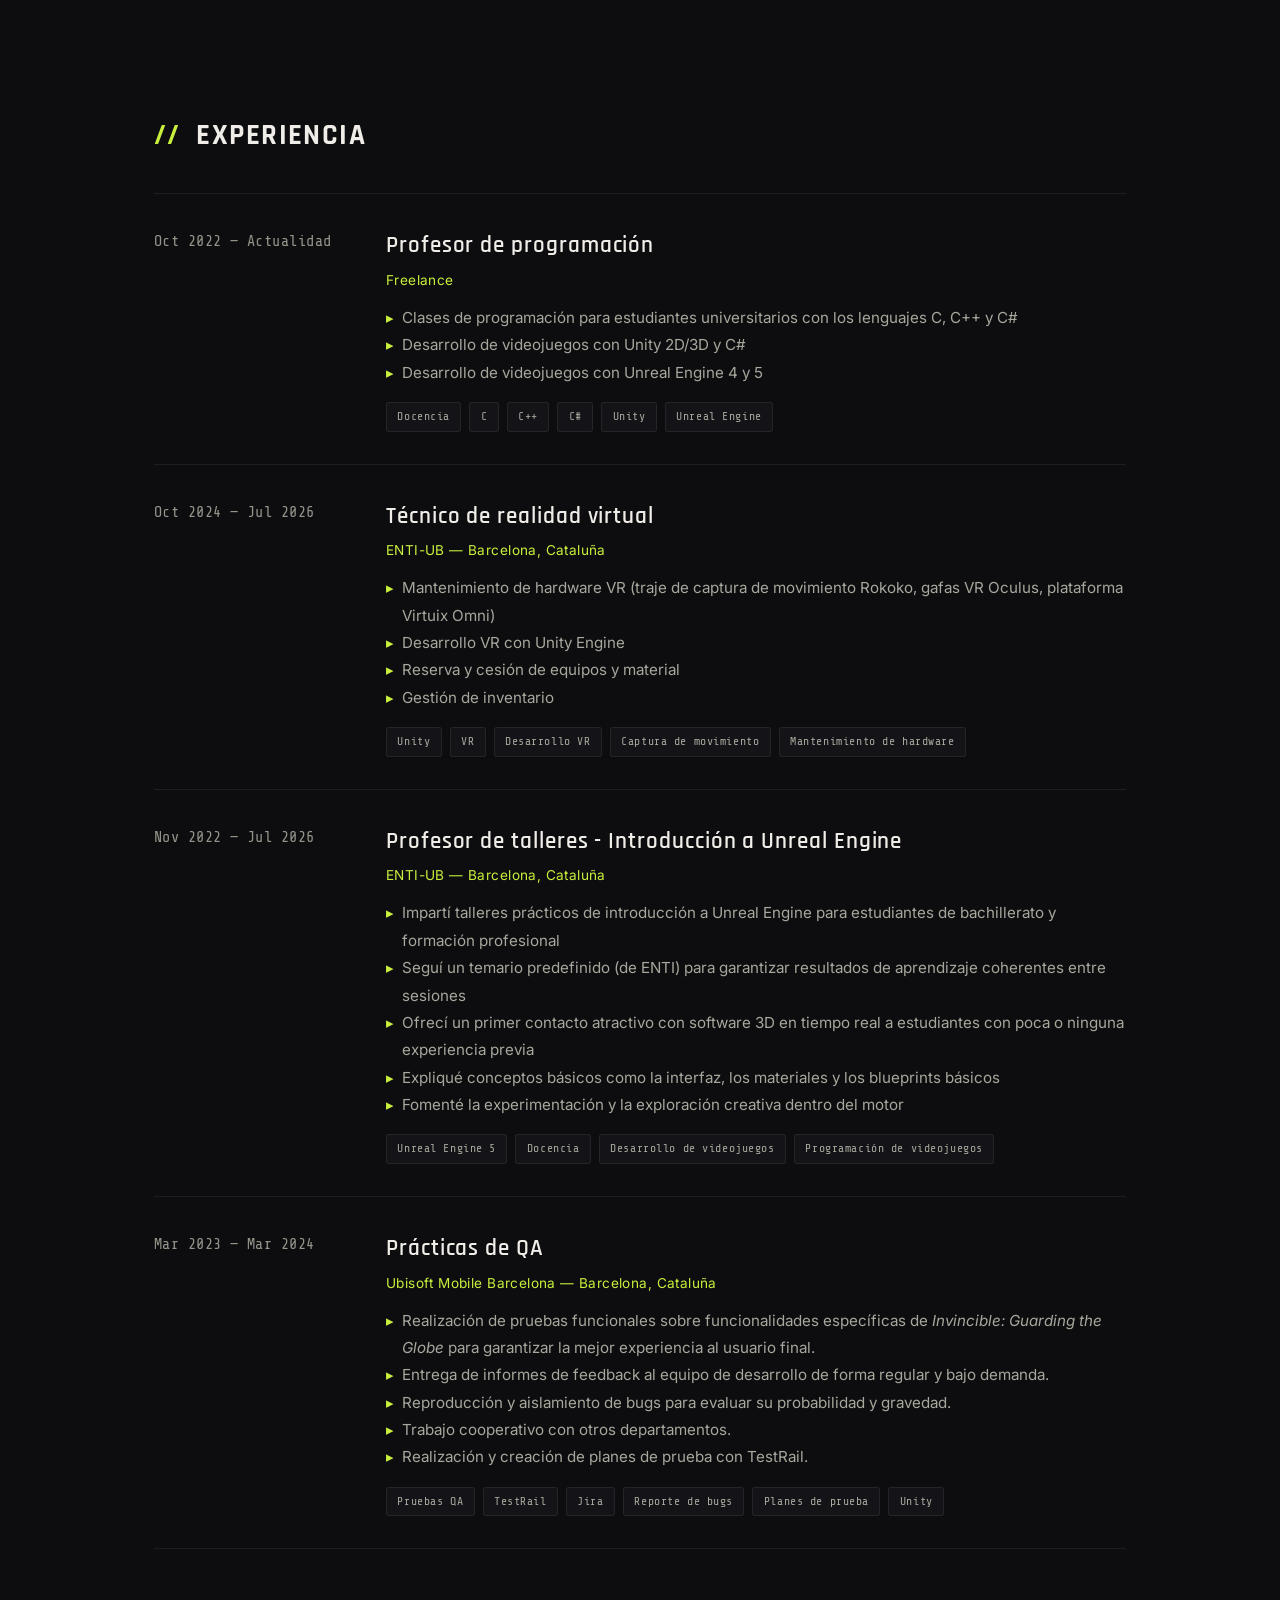
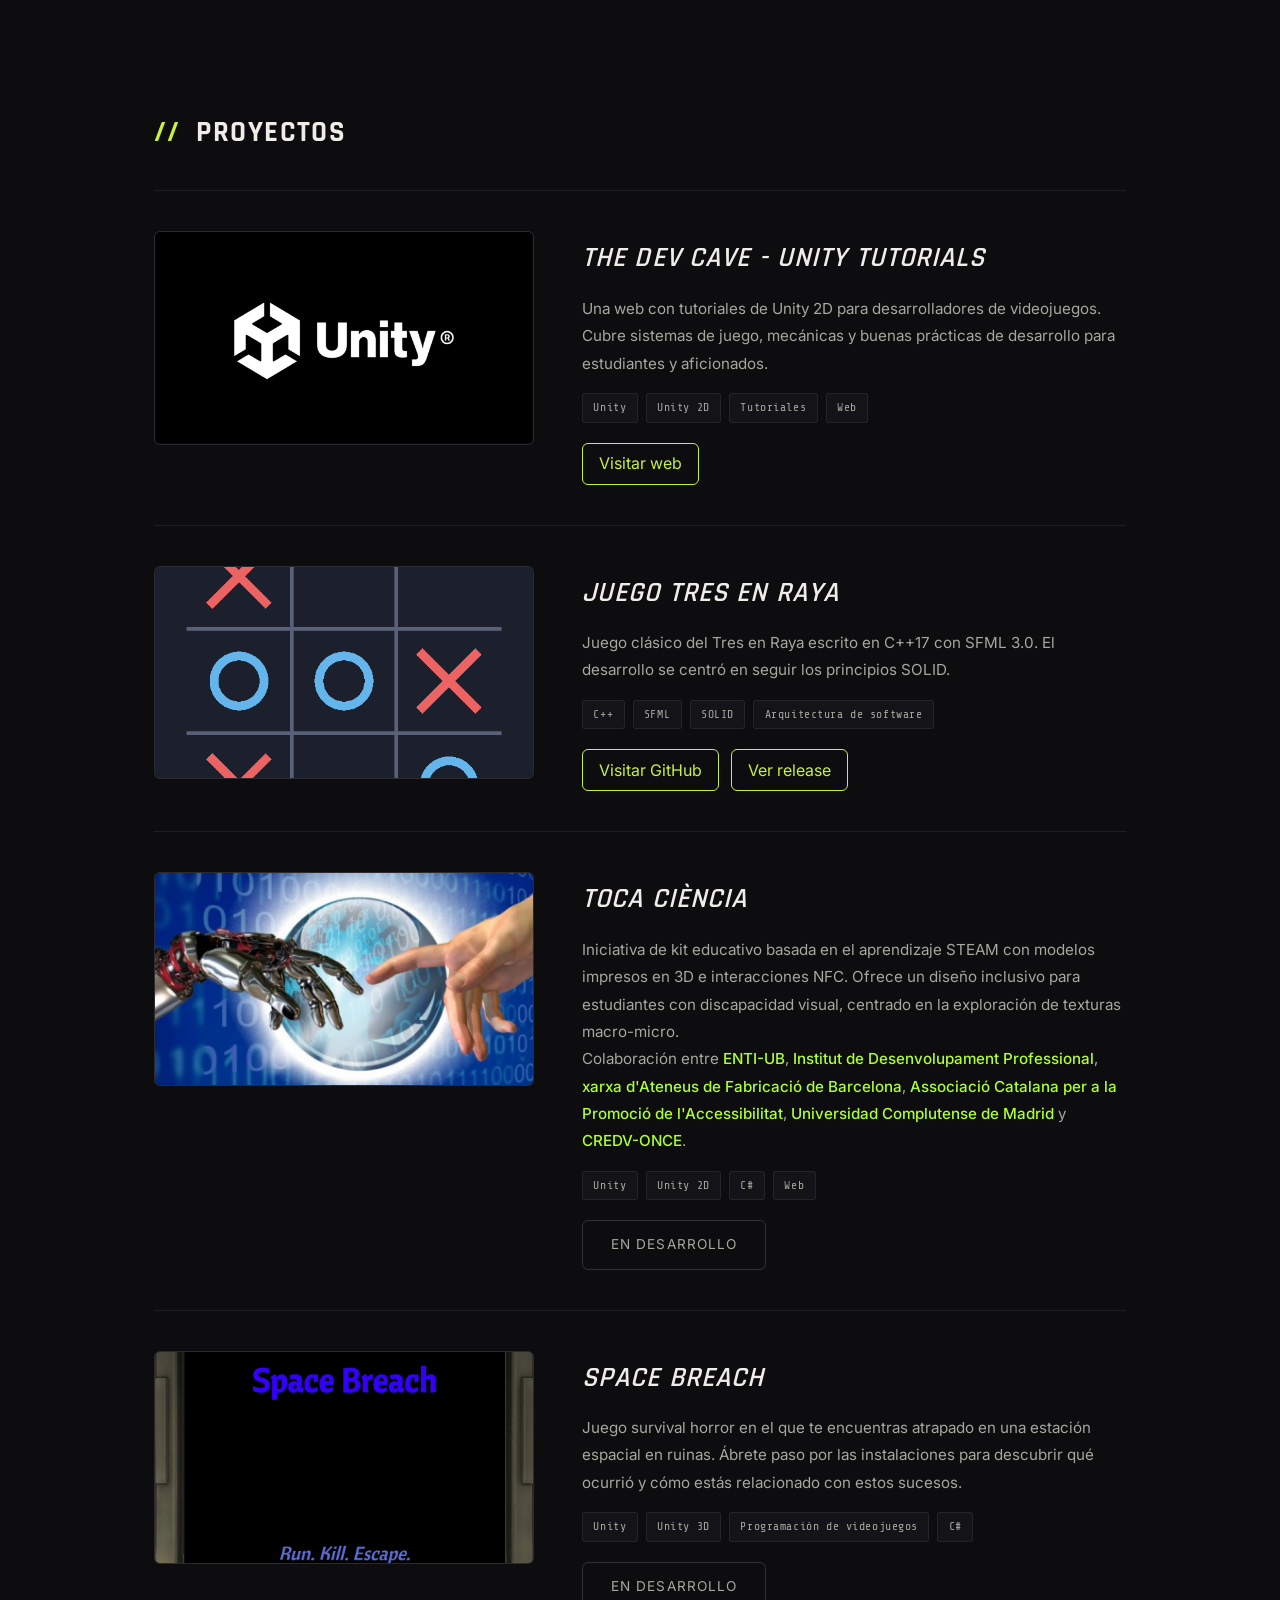
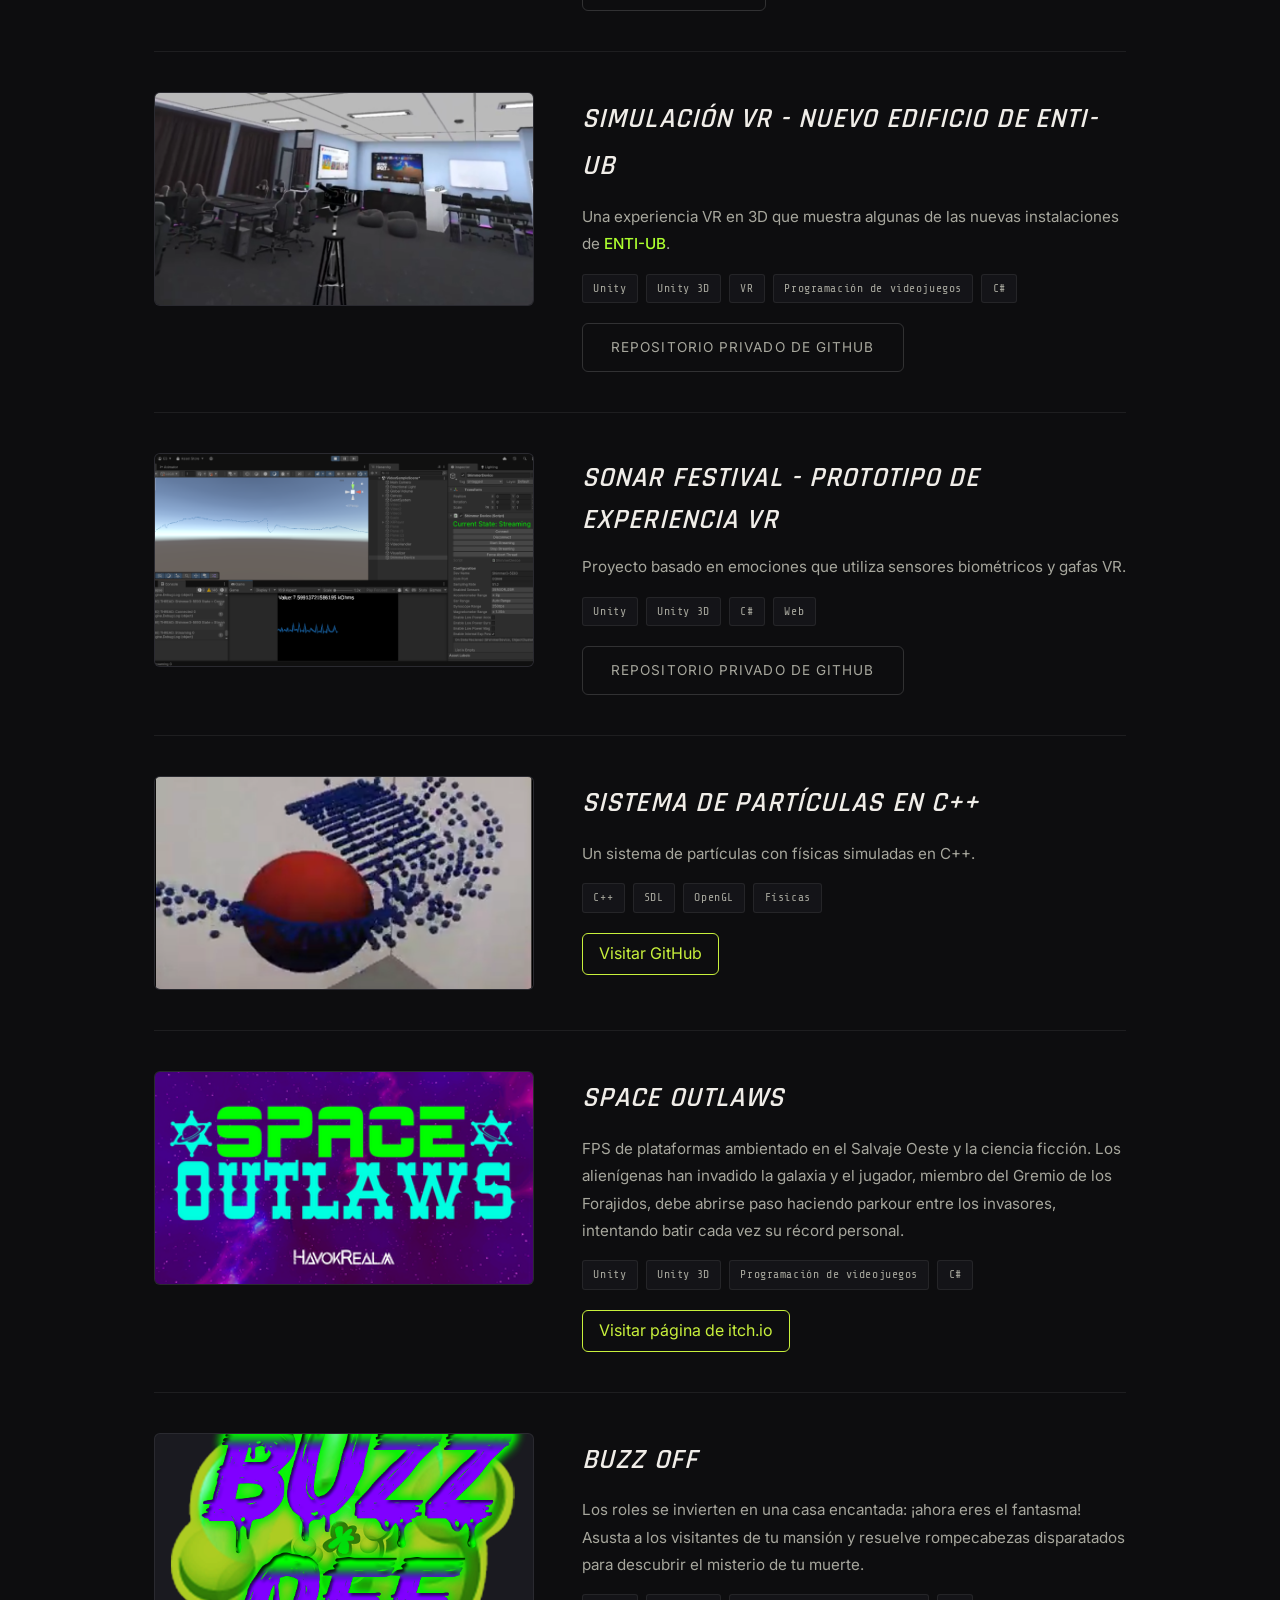
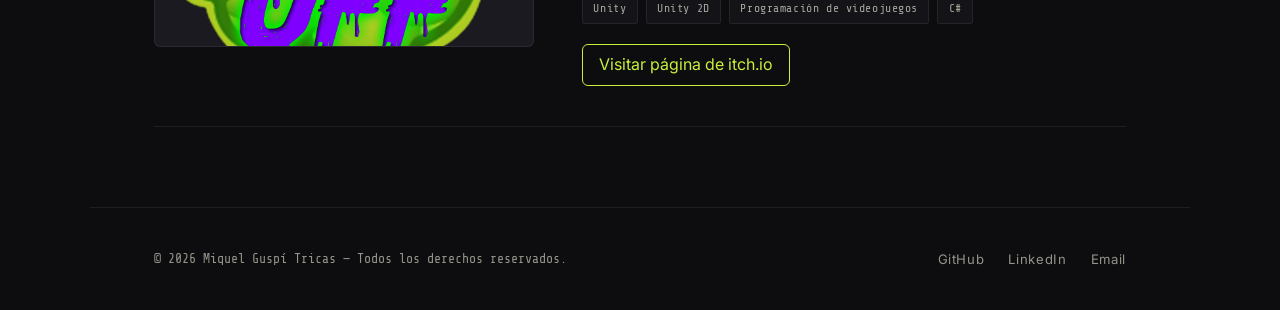
==== commit 15540086: "cat language & minor fixes" ====
--- a/es/index.html
+++ b/es/index.html
@@ -5,9 +5,9 @@
   <meta name="viewport" content="width=device-width, initial-scale=1.0"/>
   <title>Miquel Guspí - Programador de videojuegos y profesor</title>
   <link rel="stylesheet" href="../style.css" />
+  <link rel="alternate" hreflang="ca" href="../ca/" />
   <link rel="alternate" hreflang="en" href="../" />
   <link rel="alternate" hreflang="es" href="./" />
-  <link rel="alternate" hreflang="ca" href="../ca/" />
   <link href="https://fonts.googleapis.com/css2?family=Share+Tech+Mono&family=Rajdhani:wght@400;600;700&family=Inter:wght@300;400;500&display=swap" rel="stylesheet"/>
 </head>
 <body>
@@ -34,7 +34,7 @@
   <!-- HERO -->
   <section id="about" class="hero">
     <div class="hero-text">
-      <p class="hero-tag">// Programador de videojuegos &amp; profesor</p>
+      <p class="hero-tag">// Programador de videojuegos &amp; Profesor</p>
       <h1 class="hero-name">HOLA, SOY<br/><span class="highlight">MIQUEL</span></h1>
       <p class="hero-sub">PROGRAMADOR DE VIDEOJUEGOS &amp; PROFESOR DE PROGRAMACIÓN</p>
       <p class="hero-desc">
@@ -47,7 +47,7 @@
       <div class="hero-actions">
         <a href="https://www.linkedin.com/in/miquel-guspi-tricas" target="_blank" class="btn-primary">Contáctame (LinkedIn)</a>
         <a href="https://github.com/mikygt21" target="_blank" class="btn-ghost">GitHub</a>
-        <a href="CV_MiquelGuspi_esp.pdf" download="CV_MiquelGuspi_es.pdf" class="btn-ghost">Descargar CV (español)</a>
+        <a href="CV_MiquelGuspi_esp.pdf" download="CV_MiquelGuspi_es.pdf" class="btn-ghost">Descargar CV (Español)</a>
       </div>
     </div>
     <div class="hero-image">
@@ -194,7 +194,7 @@
             <li>Realización de pruebas funcionales sobre funcionalidades específicas de <em>Invincible: Guarding the Globe</em> para garantizar la mejor experiencia al usuario final.</li>
             <li>Entrega de informes de feedback al equipo de desarrollo de forma regular y bajo demanda.</li>
             <li>Reproducción y aislamiento de bugs para evaluar su probabilidad y gravedad.</li>
-            <li>Trabajo estrecho con otros departamentos.</li>
+            <li>Trabajo cooperativo con otros departamentos.</li>
             <li>Realización y creación de planes de prueba con TestRail.</li>
           </ul>
           <div class="tags">
